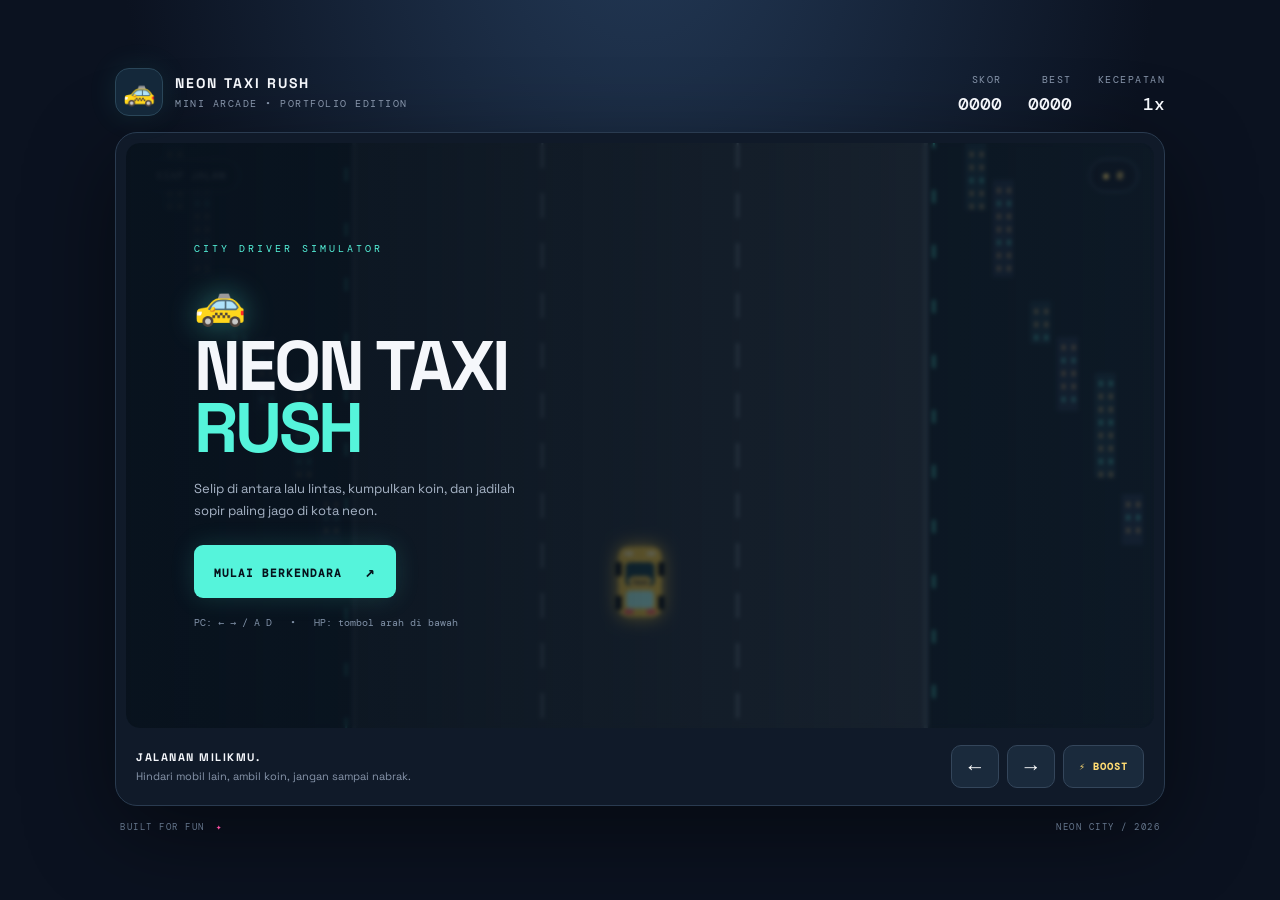
==== game/games/neon-taxi-rush/index.html @ d7a65d38 "Add files via upload" ====
<!doctype html>
<html lang="id">
<head>
  <meta charset="utf-8">
  <meta name="viewport" content="width=device-width,initial-scale=1,maximum-scale=1,user-scalable=no">
  <meta name="theme-color" content="#101827">
  <title>Neon Taxi Rush</title>
  <link rel="stylesheet" href="style.css">
</head>
<body>
  <main class="app">
    <header class="topbar">
      <div class="brand"><span class="brand-icon">🚕</span><div><strong>NEON TAXI RUSH</strong><small>MINI ARCADE • PORTFOLIO EDITION</small></div></div>
      <div class="stats"><div><small>SKOR</small><b id="score">0000</b></div><div><small>BEST</small><b id="best">0000</b></div><div><small>KECEPATAN</small><b id="speed">1x</b></div></div>
    </header>
    <section class="game-shell">
      <div class="scene">
        <canvas id="game" aria-label="Game mengemudi taxi"></canvas>
        <div class="hud"><span class="pill" id="status">SIAP JALAN</span><span class="pill coins">◆ <span id="coins">0</span></span></div>
        <div class="overlay" id="overlay">
          <div class="modal">
            <div class="eyebrow">CITY DRIVER SIMULATOR</div>
            <div class="hero-car">🚕</div>
            <h1>NEON TAXI<br><em>RUSH</em></h1>
            <p>Selip di antara lalu lintas, kumpulkan koin, dan jadilah sopir paling jago di kota neon.</p>
            <button id="startBtn" class="primary">MULAI BERKENDARA <span>↗</span></button>
            <div class="help">PC: ← → / A D &nbsp; • &nbsp; HP: tombol arah di bawah</div>
          </div>
        </div>
        <div class="overlay hidden" id="gameOver">
          <div class="modal compact"><div class="eyebrow">SHIFT SELESAI</div><h2>WADUH, TABRAKAN!</h2><p>Skor akhir kamu</p><div class="final-score" id="finalScore">0</div><button id="restartBtn" class="primary">COBA LAGI ↻</button></div>
        </div>
      </div>
      <div class="controls">
        <div class="control-copy"><strong>JALANAN MILIKMU.</strong><span>Hindari mobil lain, ambil koin, jangan sampai nabrak.</span></div>
        <div class="buttons"><button class="dir" id="leftBtn" aria-label="Belok kiri">←</button><button class="dir" id="rightBtn" aria-label="Belok kanan">→</button><button class="boost" id="boostBtn">⚡ BOOST</button></div>
      </div>
    </section>
    <footer><span>BUILT FOR FUN <b>✦</b></span><span>NEON CITY / 2026</span></footer>
  </main>
  <script src="game.js"></script>
</body>
</html>
---- game/games/neon-taxi-rush/style.css ----
@import url('https://fonts.googleapis.com/css2?family=DM+Mono:wght@400;500&family=Space+Grotesk:wght@400;500;600;700&display=swap');
:root{--bg:#0b1220;--panel:#121d2e;--cyan:#55f4db;--pink:#ff4fa3;--muted:#8795aa;--white:#f5f7fb}
*{box-sizing:border-box}body{margin:0;min-height:100vh;background:radial-gradient(ellipse at 50% -20%,#243b59 0%,var(--bg) 58%);color:var(--white);font-family:'Space Grotesk',sans-serif;display:flex;justify-content:center;align-items:center;padding:22px}
.app{width:min(1050px,100%)}.topbar{display:flex;justify-content:space-between;align-items:center;gap:20px;margin-bottom:16px}.brand{display:flex;align-items:center;gap:12px}.brand-icon{width:48px;height:48px;border:1px solid #2a4659;background:#14283a;border-radius:14px;display:grid;place-items:center;font-size:26px;box-shadow:0 0 30px #55f4db18}.brand strong{display:block;font-size:14px;letter-spacing:2px}.brand small,.stats small{font:10px 'DM Mono',monospace;color:var(--muted);letter-spacing:1.5px}.brand small{display:block;margin-top:5px}.stats{display:flex;gap:26px}.stats div{text-align:right}.stats b{display:block;font:500 18px 'DM Mono',monospace;margin-top:4px}.game-shell{border:1px solid #2a3b50;background:#101a29;padding:10px;border-radius:22px;box-shadow:0 25px 90px #0007}.scene{height:min(65vh,610px);min-height:390px;position:relative;overflow:hidden;border-radius:14px;background:#0b1520}canvas{display:block;width:100%;height:100%}.hud{position:absolute;top:16px;left:16px;right:16px;display:flex;justify-content:space-between;pointer-events:none}.pill{background:#101a29d9;border:1px solid #31475b;border-radius:99px;padding:9px 13px;font:10px 'DM Mono',monospace;letter-spacing:1px}.coins{color:#ffdb72}.overlay{position:absolute;inset:0;background:linear-gradient(90deg,#08121deF,#08121d9c 60%,#08121d65);display:flex;align-items:center;padding:clamp(22px,6vw,68px);backdrop-filter:blur(2px)}.hidden{display:none}.modal{max-width:390px}.eyebrow{font:10px 'DM Mono',monospace;color:var(--cyan);letter-spacing:3px}.hero-car{font-size:42px;margin:22px 0 5px;filter:drop-shadow(0 0 15px #55f4db66)}h1{font-size:clamp(42px,7vw,70px);line-height:.88;letter-spacing:-3px;margin:0;font-weight:700}h1 em{font-style:normal;color:var(--cyan)}.modal p{color:#a8b5c7;line-height:1.65;font-size:13px;max-width:330px;margin:20px 0 24px}.primary{border:0;border-radius:9px;background:var(--cyan);color:#06131c;font:700 11px 'DM Mono',monospace;letter-spacing:1px;padding:16px 20px;cursor:pointer;box-shadow:0 0 25px #55f4db25;transition:transform .15s,filter .15s}.primary:hover{transform:translateY(-2px);filter:brightness(1.08)}.primary span{font-size:16px;margin-left:15px}.help{font:10px 'DM Mono',monospace;color:#8192a8;margin-top:18px}.compact{max-width:420px}.compact h2{font-size:27px;margin:15px 0 0}.compact p{margin:10px 0;color:#a8b5c7}.final-score{font:500 48px 'DM Mono',monospace;color:var(--cyan);margin:0 0 22px}.controls{display:flex;justify-content:space-between;align-items:center;gap:18px;padding:17px 10px 7px}.control-copy strong{display:block;font-size:11px;letter-spacing:1.5px}.control-copy span{display:block;color:var(--muted);font-size:11px;margin-top:5px}.buttons{display:flex;align-items:center;gap:8px}.dir,.boost{height:43px;min-width:48px;border-radius:10px;border:1px solid #34465b;background:#1a2a3c;color:#fff;font-size:21px;cursor:pointer;touch-action:manipulation}.dir:active,.boost:active{transform:scale(.96);background:#284458}.boost{font:700 10px 'DM Mono',monospace;letter-spacing:1px;padding:0 15px;color:#ffdb72}footer{display:flex;justify-content:space-between;padding:15px 5px 0;color:#65768c;font:9px 'DM Mono',monospace;letter-spacing:1.5px}footer b{color:var(--pink);padding:0 5px}
@media(max-width:620px){body{padding:12px}.topbar{align-items:flex-start;flex-direction:column}.stats{width:100%;justify-content:space-between;gap:10px}.stats div{text-align:left}.scene{height:62vh;min-height:440px}.overlay{background:linear-gradient(90deg,#08121df2,#08121da8)}.modal{max-width:300px}.hero-car{margin-top:30px}.controls{align-items:flex-start;flex-direction:column}.buttons{width:100%}.dir{flex:1}.boost{flex:1}.control-copy span{line-height:1.5}.help{font-size:9px}footer{font-size:8px}}
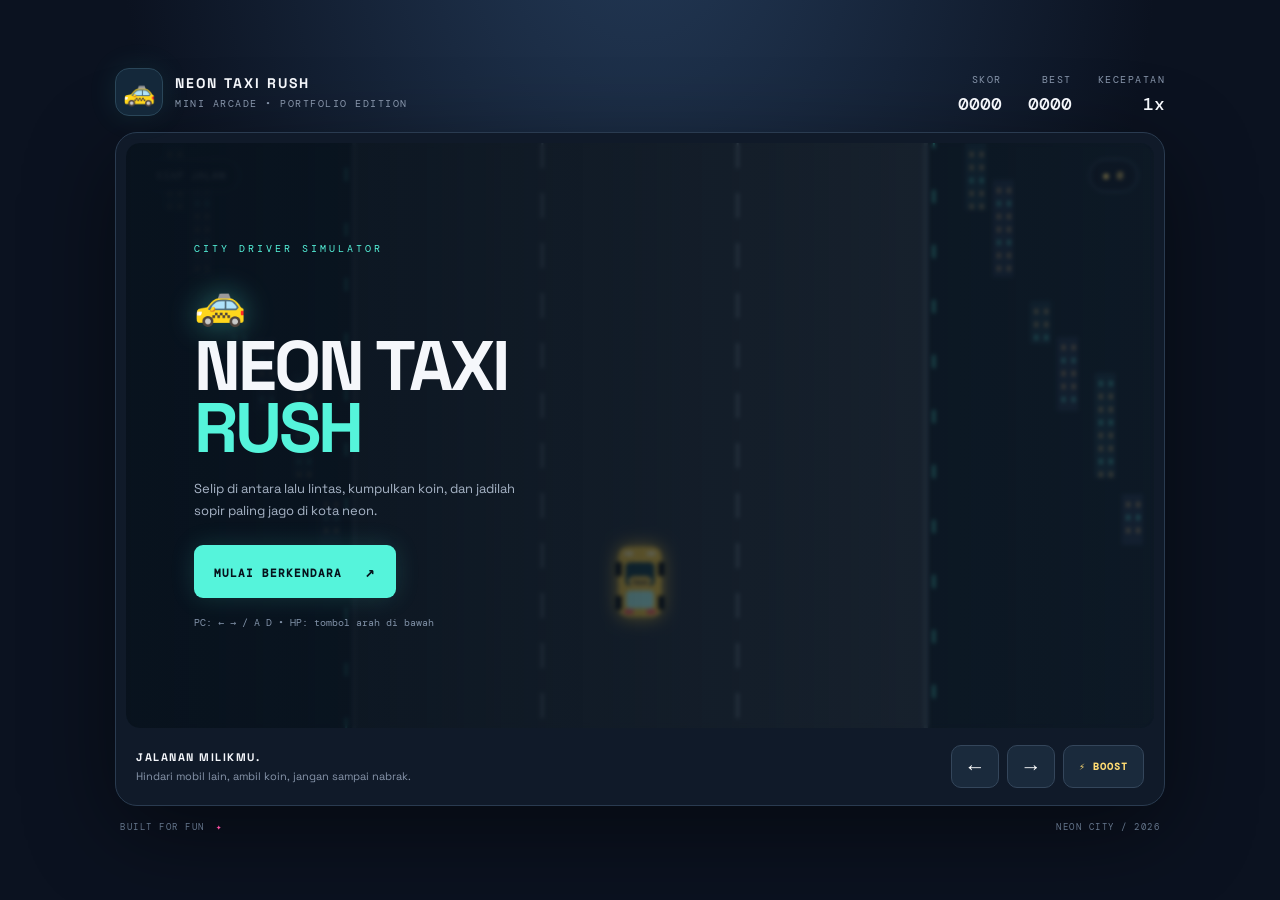
==== commit c1877437: "u" ====
--- a/game/games/neon-taxi-rush/index.html
+++ b/game/games/neon-taxi-rush/index.html
@@ -1,43 +1,96 @@
-<!doctype html>
+<!DOCTYPE html>
 <html lang="id">
 <head>
-  <meta charset="utf-8">
-  <meta name="viewport" content="width=device-width,initial-scale=1,maximum-scale=1,user-scalable=no">
-  <meta name="theme-color" content="#101827">
+  <meta charset="UTF-8">
+  <meta name="viewport" content="width=device-width, initial-scale=1.0">
+  <meta name="theme-color" content="#0b1220">
   <title>Neon Taxi Rush</title>
   <link rel="stylesheet" href="style.css">
 </head>
 <body>
   <main class="app">
     <header class="topbar">
-      <div class="brand"><span class="brand-icon">🚕</span><div><strong>NEON TAXI RUSH</strong><small>MINI ARCADE • PORTFOLIO EDITION</small></div></div>
-      <div class="stats"><div><small>SKOR</small><b id="score">0000</b></div><div><small>BEST</small><b id="best">0000</b></div><div><small>KECEPATAN</small><b id="speed">1x</b></div></div>
+      <div class="brand">
+        <span class="brand-icon">🚕</span>
+        <div>
+          <strong>NEON TAXI RUSH</strong>
+          <small>MINI ARCADE • PORTFOLIO EDITION</small>
+        </div>
+      </div>
+
+      <div class="stats">
+        <div><small>SKOR</small><b id="score">0000</b></div>
+        <div><small>BEST</small><b id="best">0000</b></div>
+        <div><small>KECEPATAN</small><b id="speed">1x</b></div>
+      </div>
     </header>
+
     <section class="game-shell">
       <div class="scene">
-        <canvas id="game" aria-label="Game mengemudi taxi"></canvas>
-        <div class="hud"><span class="pill" id="status">SIAP JALAN</span><span class="pill coins">◆ <span id="coins">0</span></span></div>
+        <canvas id="game"></canvas>
+
+        <div class="hud">
+          <span class="pill" id="status">SIAP JALAN</span>
+          <span class="pill coins">◆ <span id="coins">0</span></span>
+        </div>
+
         <div class="overlay" id="overlay">
           <div class="modal">
             <div class="eyebrow">CITY DRIVER SIMULATOR</div>
             <div class="hero-car">🚕</div>
+
             <h1>NEON TAXI<br><em>RUSH</em></h1>
-            <p>Selip di antara lalu lintas, kumpulkan koin, dan jadilah sopir paling jago di kota neon.</p>
-            <button id="startBtn" class="primary">MULAI BERKENDARA <span>↗</span></button>
-            <div class="help">PC: ← → / A D &nbsp; • &nbsp; HP: tombol arah di bawah</div>
+
+            <p>
+              Selip di antara lalu lintas, kumpulkan koin,
+              dan jadilah sopir paling jago di kota neon.
+            </p>
+
+            <button id="startBtn" class="primary">
+              MULAI BERKENDARA <span>↗</span>
+            </button>
+
+            <div class="help">
+              PC: ← → / A D • HP: tombol arah di bawah
+            </div>
           </div>
         </div>
+
         <div class="overlay hidden" id="gameOver">
-          <div class="modal compact"><div class="eyebrow">SHIFT SELESAI</div><h2>WADUH, TABRAKAN!</h2><p>Skor akhir kamu</p><div class="final-score" id="finalScore">0</div><button id="restartBtn" class="primary">COBA LAGI ↻</button></div>
+          <div class="modal compact">
+            <div class="eyebrow">SHIFT SELESAI</div>
+            <h2>WADUH, TABRAKAN!</h2>
+            <p>Skor akhir kamu</p>
+            <div class="final-score" id="finalScore">0</div>
+            <button id="restartBtn" class="primary">
+              COBA LAGI ↻
+            </button>
+          </div>
         </div>
       </div>
+
       <div class="controls">
-        <div class="control-copy"><strong>JALANAN MILIKMU.</strong><span>Hindari mobil lain, ambil koin, jangan sampai nabrak.</span></div>
-        <div class="buttons"><button class="dir" id="leftBtn" aria-label="Belok kiri">←</button><button class="dir" id="rightBtn" aria-label="Belok kanan">→</button><button class="boost" id="boostBtn">⚡ BOOST</button></div>
+        <div class="control-copy">
+          <strong>JALANAN MILIKMU.</strong>
+          <span>
+            Hindari mobil lain, ambil koin, jangan sampai nabrak.
+          </span>
+        </div>
+
+        <div class="buttons">
+          <button class="dir" id="leftBtn" aria-label="Belok kiri">←</button>
+          <button class="dir" id="rightBtn" aria-label="Belok kanan">→</button>
+          <button class="boost" id="boostBtn">⚡ BOOST</button>
+        </div>
       </div>
     </section>
-    <footer><span>BUILT FOR FUN <b>✦</b></span><span>NEON CITY / 2026</span></footer>
+
+    <footer>
+      <span>BUILT FOR FUN <b>✦</b></span>
+      <span>NEON CITY / 2026</span>
+    </footer>
   </main>
+
   <script src="game.js"></script>
 </body>
-</html>+</html>
